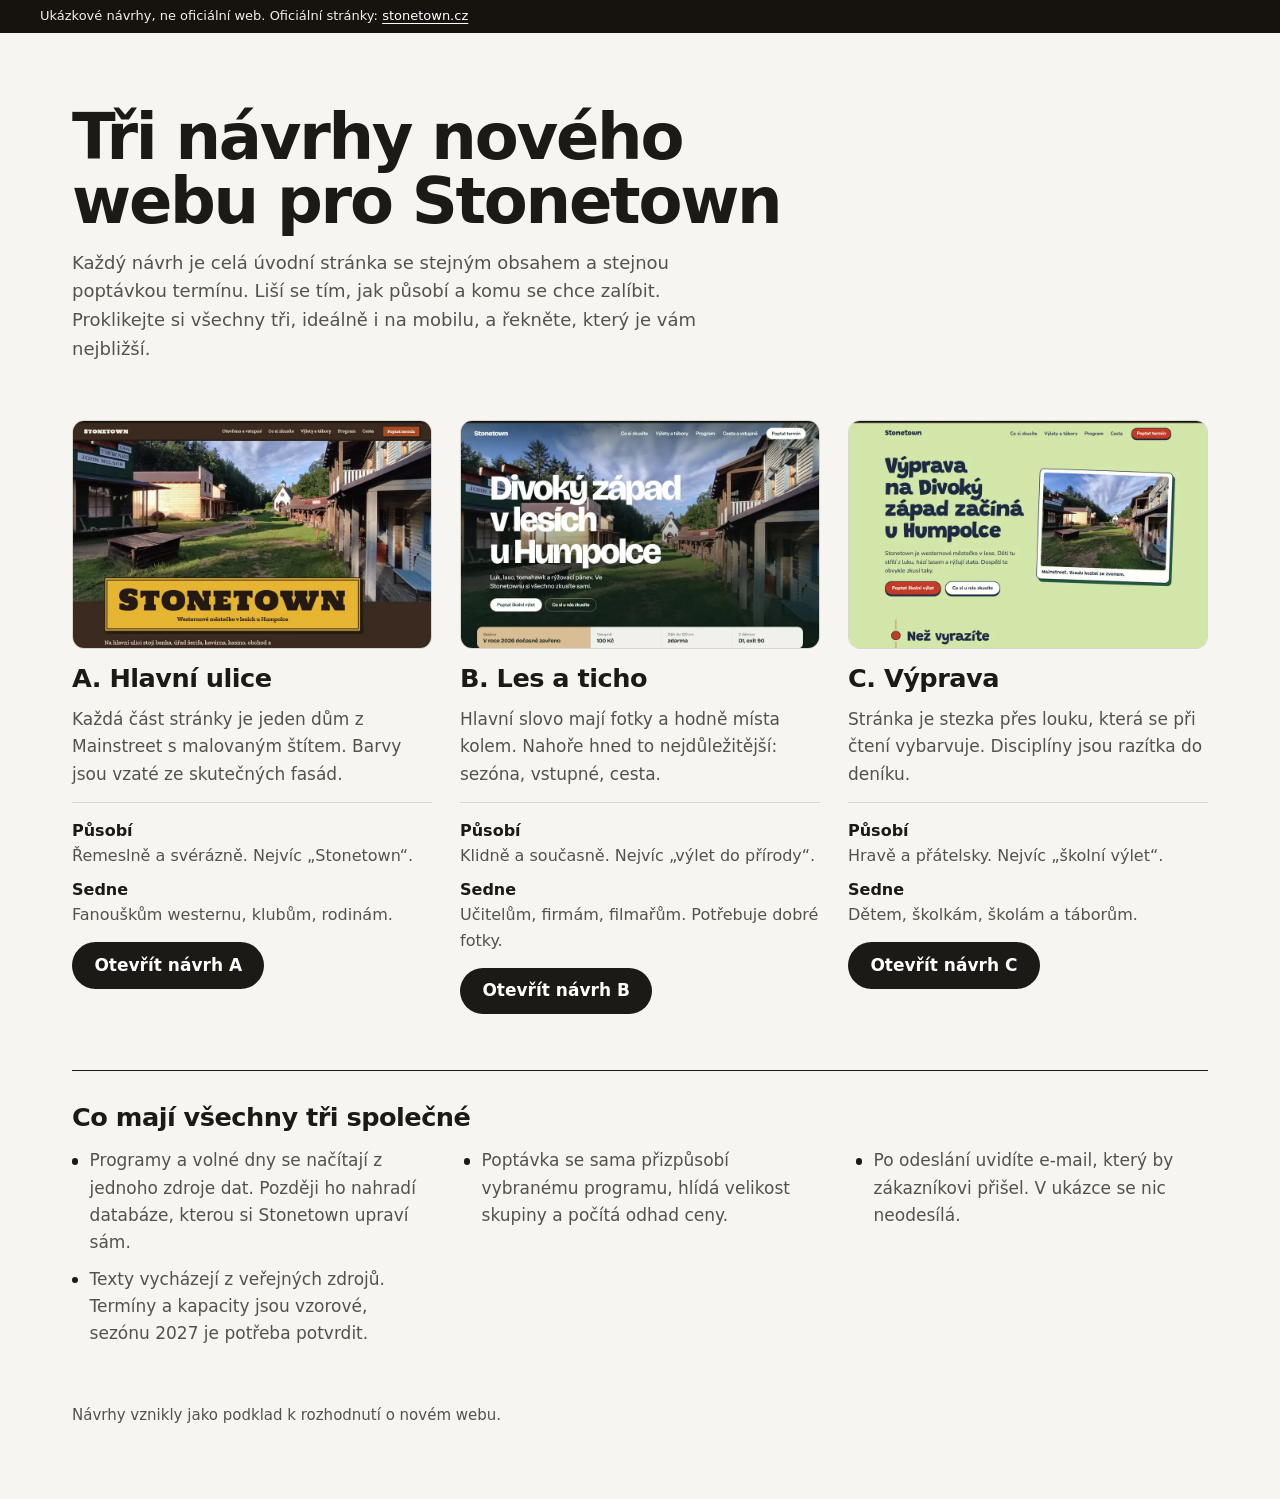
==== index.html @ e6b6617b "Deploy fee3da9" ====
<!doctype html>
<html lang="cs">
  <head>
    <meta charset="utf-8" />
    <meta name="viewport" content="width=device-width, initial-scale=1" />
    <meta name="robots" content="noindex, nofollow" />
    <title>Stonetown – tři návrhy nového webu</title>
    <meta name="description" content="Tři ukázkové návrhy nového webu westernového městečka Stonetown. Nejde o oficiální stránky." />
    <link rel="stylesheet" href="./fonts/fonts.css" />
    <link rel="stylesheet" href="./shared/base.css" />
    <style>
      :root { --ink: #1b1a17; --mute: #55524b; --line: #d9d6cd; --bg: #f6f5f1; }
      body { background: var(--bg); color: var(--ink); font: 400 1.0625rem/1.6 'Instrument Sans', system-ui, sans-serif; }
      .wrap { max-width: 76rem; margin: 0 auto; padding: clamp(2rem, 6vw, 4.5rem) clamp(1rem, 4vw, 2.5rem); display: grid; gap: clamp(2rem, 5vw, 3.5rem); }
      h1 { font: 700 clamp(2.2rem, 6vw, 4rem)/1 'Bricolage Grotesque', system-ui, sans-serif; letter-spacing: -.035em; max-width: 16ch; }
      .intro { display: grid; gap: 1rem; }
      .intro p { max-width: 42rem; color: var(--mute); font-size: 1.125rem; }
      .grid { display: grid; gap: 1.75rem; grid-template-columns: repeat(auto-fit, minmax(min(100%, 20rem), 1fr)); }
      .v { display: grid; gap: .9rem; align-content: start; }
      .v a.shot { display: block; border: 1px solid var(--line); border-radius: .75rem; overflow: hidden; background: #fff; }
      .v a.shot img { width: 100%; transition: transform .35s cubic-bezier(.22, 1, .36, 1); }
      .v a.shot:hover img { transform: scale(1.03); }
      .v h2 { font: 700 1.6rem/1.1 'Bricolage Grotesque', system-ui, sans-serif; letter-spacing: -.02em; }
      .v p { color: var(--mute); }
      .v dl { display: grid; gap: .5rem; padding-top: .9rem; border-top: 1px solid var(--line); font-size: 1rem; }
      .v dt { font-weight: 600; }
      .v dd { color: var(--mute); }
      .open { justify-self: start; display: inline-flex; align-items: center; min-height: 2.9rem; padding: .5rem 1.4rem; border-radius: 99px; background: var(--ink); color: #fff; font-weight: 600; text-decoration: none; }
      .open:hover { background: #3a3832; }
      a:focus-visible { outline: 3px solid #0b57a4; outline-offset: 3px; }
      .same { display: grid; gap: 1rem; padding-top: 2rem; border-top: 1px solid var(--ink); }
      .same h2 { font: 700 1.6rem/1.1 'Bricolage Grotesque', system-ui, sans-serif; letter-spacing: -.02em; }
      .same ul { display: grid; gap: .6rem 2.5rem; grid-template-columns: repeat(auto-fit, minmax(min(100%, 20rem), 1fr)); color: var(--mute); }
      .same li { padding-left: 1.1rem; position: relative; }
      .same li::before { content: ''; position: absolute; left: 0; top: .65em; width: .4rem; height: .4rem; border-radius: 50%; background: var(--ink); }
      footer { color: var(--mute); font-size: .9375rem; }
    </style>
  </head>
  <body>
    <div class="demo">
      <span>Ukázkové návrhy, ne oficiální web. Oficiální stránky: <a href="https://www.stonetown.cz/">stonetown.cz</a></span>
    </div>
    <main class="wrap">
      <div class="intro">
        <h1>Tři návrhy nového webu pro Stonetown</h1>
        <p>Každý návrh je celá úvodní stránka se stejným obsahem a stejnou poptávkou termínu. Liší se tím, jak působí a komu se chce zalíbit. Proklikejte si všechny tři, ideálně i na mobilu, a řekněte, který je vám nejbližší.</p>
      </div>

      <div class="grid">
        <article class="v">
          <a class="shot" href="./a/" aria-label="Otevřít návrh A: Hlavní ulice"><img src="./img/nahled-a.webp" width="900" height="572" alt="Náhled návrhu A: žlutý vývěsní štít s nápisem Stonetown pod fotkou hlavní ulice" /></a>
          <h2>A. Hlavní ulice</h2>
          <p>Každá část stránky je jeden dům z Mainstreet s malovaným štítem. Barvy jsou vzaté ze skutečných fasád.</p>
          <dl>
            <div><dt>Působí</dt><dd>Řemeslně a svérázně. Nejvíc „Stonetown“.</dd></div>
            <div><dt>Sedne</dt><dd>Fanouškům westernu, klubům, rodinám.</dd></div>
          </dl>
          <a class="open" href="./a/">Otevřít návrh A</a>
        </article>

        <article class="v">
          <a class="shot" href="./b/" aria-label="Otevřít návrh B: Les a ticho"><img src="./img/nahled-b.webp" width="900" height="572" alt="Náhled návrhu B: fotka ulice přes celou obrazovku s velkým bílým nadpisem" /></a>
          <h2>B. Les a ticho</h2>
          <p>Hlavní slovo mají fotky a hodně místa kolem. Nahoře hned to nejdůležitější: sezóna, vstupné, cesta.</p>
          <dl>
            <div><dt>Působí</dt><dd>Klidně a současně. Nejvíc „výlet do přírody“.</dd></div>
            <div><dt>Sedne</dt><dd>Učitelům, firmám, filmařům. Potřebuje dobré fotky.</dd></div>
          </dl>
          <a class="open" href="./b/">Otevřít návrh B</a>
        </article>

        <article class="v">
          <a class="shot" href="./c/" aria-label="Otevřít návrh C: Výprava"><img src="./img/nahled-c.webp" width="900" height="572" alt="Náhled návrhu C: zelená louka, hravý nadpis a fotka jako pohlednice" /></a>
          <h2>C. Výprava</h2>
          <p>Stránka je stezka přes louku, která se při čtení vybarvuje. Disciplíny jsou razítka do deníku.</p>
          <dl>
            <div><dt>Působí</dt><dd>Hravě a přátelsky. Nejvíc „školní výlet“.</dd></div>
            <div><dt>Sedne</dt><dd>Dětem, školkám, školám a táborům.</dd></div>
          </dl>
          <a class="open" href="./c/">Otevřít návrh C</a>
        </article>
      </div>

      <section class="same">
        <h2>Co mají všechny tři společné</h2>
        <ul>
          <li>Programy a volné dny se načítají z jednoho zdroje dat. Později ho nahradí databáze, kterou si Stonetown upraví sám.</li>
          <li>Poptávka se sama přizpůsobí vybranému programu, hlídá velikost skupiny a počítá odhad ceny.</li>
          <li>Po odeslání uvidíte e-mail, který by zákazníkovi přišel. V ukázce se nic neodesílá.</li>
          <li>Texty vycházejí z veřejných zdrojů. Termíny a kapacity jsou vzorové, sezónu 2027 je potřeba potvrdit.</li>
        </ul>
      </section>

      <footer>Návrhy vznikly jako podklad k rozhodnutí o novém webu.</footer>
    </main>
  </body>
</html>
---- fonts/fonts.css ----
@font-face {
  font-family: 'Holtwood One SC';
  font-style: normal;
  font-weight: 400;
  font-display: swap;
  src: url(../fonts/HoltwoodOneSC-400-latin-ext.woff2) format('woff2');
  unicode-range: U+0100-02BA, U+02BD-02C5, U+02C7-02CC, U+02CE-02D7, U+02DD-02FF, U+0304, U+0308, U+0329, U+1D00-1DBF, U+1E00-1E9F, U+1EF2-1EFF, U+2020, U+20A0-20AB, U+20AD-20C4, U+2113, U+2C60-2C7F, U+A720-A7FF;
}
@font-face {
  font-family: 'Holtwood One SC';
  font-style: normal;
  font-weight: 400;
  font-display: swap;
  src: url(../fonts/HoltwoodOneSC-400-latin.woff2) format('woff2');
  unicode-range: U+0000-00FF, U+0131, U+0152-0153, U+02BB-02BC, U+02C6, U+02DA, U+02DC, U+0304, U+0308, U+0329, U+2000-206F, U+20AC, U+2122, U+2191, U+2193, U+2212, U+2215, U+FEFF, U+FFFD;
}
@font-face {
  font-family: 'Zilla Slab';
  font-style: normal;
  font-weight: 400;
  font-display: swap;
  src: url(../fonts/ZillaSlab-400-latin-ext.woff2) format('woff2');
  unicode-range: U+0100-02BA, U+02BD-02C5, U+02C7-02CC, U+02CE-02D7, U+02DD-02FF, U+0304, U+0308, U+0329, U+1D00-1DBF, U+1E00-1E9F, U+1EF2-1EFF, U+2020, U+20A0-20AB, U+20AD-20C4, U+2113, U+2C60-2C7F, U+A720-A7FF;
}
@font-face {
  font-family: 'Zilla Slab';
  font-style: normal;
  font-weight: 400;
  font-display: swap;
  src: url(../fonts/ZillaSlab-400-latin.woff2) format('woff2');
  unicode-range: U+0000-00FF, U+0131, U+0152-0153, U+02BB-02BC, U+02C6, U+02DA, U+02DC, U+0304, U+0308, U+0329, U+2000-206F, U+20AC, U+2122, U+2191, U+2193, U+2212, U+2215, U+FEFF, U+FFFD;
}
@font-face {
  font-family: 'Zilla Slab';
  font-style: normal;
  font-weight: 500;
  font-display: swap;
  src: url(../fonts/ZillaSlab-500-latin-ext.woff2) format('woff2');
  unicode-range: U+0100-02BA, U+02BD-02C5, U+02C7-02CC, U+02CE-02D7, U+02DD-02FF, U+0304, U+0308, U+0329, U+1D00-1DBF, U+1E00-1E9F, U+1EF2-1EFF, U+2020, U+20A0-20AB, U+20AD-20C4, U+2113, U+2C60-2C7F, U+A720-A7FF;
}
@font-face {
  font-family: 'Zilla Slab';
  font-style: normal;
  font-weight: 500;
  font-display: swap;
  src: url(../fonts/ZillaSlab-500-latin.woff2) format('woff2');
  unicode-range: U+0000-00FF, U+0131, U+0152-0153, U+02BB-02BC, U+02C6, U+02DA, U+02DC, U+0304, U+0308, U+0329, U+2000-206F, U+20AC, U+2122, U+2191, U+2193, U+2212, U+2215, U+FEFF, U+FFFD;
}
@font-face {
  font-family: 'Zilla Slab';
  font-style: normal;
  font-weight: 700;
  font-display: swap;
  src: url(../fonts/ZillaSlab-700-latin-ext.woff2) format('woff2');
  unicode-range: U+0100-02BA, U+02BD-02C5, U+02C7-02CC, U+02CE-02D7, U+02DD-02FF, U+0304, U+0308, U+0329, U+1D00-1DBF, U+1E00-1E9F, U+1EF2-1EFF, U+2020, U+20A0-20AB, U+20AD-20C4, U+2113, U+2C60-2C7F, U+A720-A7FF;
}
@font-face {
  font-family: 'Zilla Slab';
  font-style: normal;
  font-weight: 700;
  font-display: swap;
  src: url(../fonts/ZillaSlab-700-latin.woff2) format('woff2');
  unicode-range: U+0000-00FF, U+0131, U+0152-0153, U+02BB-02BC, U+02C6, U+02DA, U+02DC, U+0304, U+0308, U+0329, U+2000-206F, U+20AC, U+2122, U+2191, U+2193, U+2212, U+2215, U+FEFF, U+FFFD;
}
@font-face {
  font-family: 'Bricolage Grotesque';
  font-style: normal;
  font-weight: 300 800;
  font-stretch: 100%;
  font-display: swap;
  src: url(../fonts/BricolageGrotesque-300-800-latin-ext.woff2) format('woff2');
  unicode-range: U+0100-02BA, U+02BD-02C5, U+02C7-02CC, U+02CE-02D7, U+02DD-02FF, U+0304, U+0308, U+0329, U+1D00-1DBF, U+1E00-1E9F, U+1EF2-1EFF, U+2020, U+20A0-20AB, U+20AD-20C4, U+2113, U+2C60-2C7F, U+A720-A7FF;
}
@font-face {
  font-family: 'Bricolage Grotesque';
  font-style: normal;
  font-weight: 300 800;
  font-stretch: 100%;
  font-display: swap;
  src: url(../fonts/BricolageGrotesque-300-800-latin.woff2) format('woff2');
  unicode-range: U+0000-00FF, U+0131, U+0152-0153, U+02BB-02BC, U+02C6, U+02DA, U+02DC, U+0304, U+0308, U+0329, U+2000-206F, U+20AC, U+2122, U+2191, U+2193, U+2212, U+2215, U+FEFF, U+FFFD;
}
@font-face {
  font-family: 'Instrument Sans';
  font-style: normal;
  font-weight: 400 700;
  font-stretch: 100%;
  font-display: swap;
  src: url(../fonts/InstrumentSans-400-700-latin-ext.woff2) format('woff2');
  unicode-range: U+0100-02BA, U+02BD-02C5, U+02C7-02CC, U+02CE-02D7, U+02DD-02FF, U+0304, U+0308, U+0329, U+1D00-1DBF, U+1E00-1E9F, U+1EF2-1EFF, U+2020, U+20A0-20AB, U+20AD-20C4, U+2113, U+2C60-2C7F, U+A720-A7FF;
}
@font-face {
  font-family: 'Instrument Sans';
  font-style: normal;
  font-weight: 400 700;
  font-stretch: 100%;
  font-display: swap;
  src: url(../fonts/InstrumentSans-400-700-latin.woff2) format('woff2');
  unicode-range: U+0000-00FF, U+0131, U+0152-0153, U+02BB-02BC, U+02C6, U+02DA, U+02DC, U+0304, U+0308, U+0329, U+2000-206F, U+20AC, U+2122, U+2191, U+2193, U+2212, U+2215, U+FEFF, U+FFFD;
}
@font-face {
  font-family: 'Nunito';
  font-style: normal;
  font-weight: 400 800;
  font-display: swap;
  src: url(../fonts/Nunito-400-800-latin-ext.woff2) format('woff2');
  unicode-range: U+0100-02BA, U+02BD-02C5, U+02C7-02CC, U+02CE-02D7, U+02DD-02FF, U+0304, U+0308, U+0329, U+1D00-1DBF, U+1E00-1E9F, U+1EF2-1EFF, U+2020, U+20A0-20AB, U+20AD-20C4, U+2113, U+2C60-2C7F, U+A720-A7FF;
}
@font-face {
  font-family: 'Nunito';
  font-style: normal;
  font-weight: 400 800;
  font-display: swap;
  src: url(../fonts/Nunito-400-800-latin.woff2) format('woff2');
  unicode-range: U+0000-00FF, U+0131, U+0152-0153, U+02BB-02BC, U+02C6, U+02DA, U+02DC, U+0304, U+0308, U+0329, U+2000-206F, U+20AC, U+2122, U+2191, U+2193, U+2212, U+2215, U+FEFF, U+FFFD;
}
@font-face {
  font-family: 'Grandstander';
  font-style: normal;
  font-weight: 500 900;
  font-display: swap;
  src: url(../fonts/Grandstander-var-latin-ext.woff2) format('woff2');
  unicode-range: U+0100-02BA, U+02BD-02C5, U+02C7-02CC, U+02CE-02D7, U+02DD-02FF, U+0304, U+0308, U+0329, U+1D00-1DBF, U+1E00-1E9F, U+1EF2-1EFF, U+2020, U+20A0-20AB, U+20AD-20C4, U+2113, U+2C60-2C7F, U+A720-A7FF;
}
@font-face {
  font-family: 'Grandstander';
  font-style: normal;
  font-weight: 500 900;
  font-display: swap;
  src: url(../fonts/Grandstander-var-latin.woff2) format('woff2');
  unicode-range: U+0000-00FF, U+0131, U+0152-0153, U+02BB-02BC, U+02C6, U+02DA, U+02DC, U+0304, U+0308, U+0329, U+2000-206F, U+20AC, U+2122, U+2191, U+2193, U+2212, U+2215, U+FEFF, U+FFFD;
}
---- shared/base.css ----
/* Shared skeleton: reset, demo bar, and the layout of data-driven blocks
   (programmes, events, inquiry form). Each variant sets the custom properties
   and adds its own character on top. */
*, *::before, *::after { box-sizing: border-box; }
html { -webkit-text-size-adjust: 100%; scroll-behavior: smooth; scroll-padding-top: 5rem; }
body { margin: 0; }
img { display: block; max-width: 100%; height: auto; }
h1, h2, h3, p, ul, ol, dl, dd, figure, blockquote, fieldset { margin: 0; padding: 0; }
ul, ol { list-style: none; }
fieldset { border: 0; min-width: 0; }
button, input, select, textarea { font: inherit; color: inherit; }
a { color: inherit; }
[hidden] { display: none !important; }

.sr { position: absolute; width: 1px; height: 1px; overflow: hidden; clip-path: inset(50%); white-space: nowrap; }
.skip { position: absolute; left: 1rem; top: -4rem; z-index: 50; padding: .6rem 1rem; background: #fff; color: #000; }
.skip:focus { top: 1rem; }

/* demo bar */
.demo {
  display: flex; flex-wrap: wrap; align-items: center; justify-content: space-between; gap: .35rem 1.25rem;
  padding: .45rem clamp(1rem, 4vw, 2.5rem);
  background: #16130f; color: #f3efe6;
  font: 500 .8125rem/1.4 system-ui, -apple-system, 'Segoe UI', sans-serif;
}
.demo a { color: #fff; text-underline-offset: .2em; }
.demo__nav { display: flex; gap: .25rem; align-items: center; }
.demo__nav a { padding: .2rem .6rem; border-radius: 99px; text-decoration: none; border: 1px solid rgba(255, 255, 255, .28); }
.demo__nav a[aria-current] { background: #f3efe6; color: #16130f; border-color: #f3efe6; }
.demo a:focus-visible { outline: 2px solid #fff; outline-offset: 2px; }

/* programmes */
.progs { display: grid; gap: var(--prog-gap, 1.5rem); grid-template-columns: repeat(auto-fit, minmax(min(100%, 19rem), 1fr)); }
.prog { display: flex; flex-direction: column; gap: .9rem; }
.prog__acts { display: flex; flex-wrap: wrap; gap: .4rem .5rem; }
.prog__facts { display: grid; grid-template-columns: repeat(3, auto); gap: .25rem 1.25rem; justify-content: start; }
.prog__facts dt { font-size: .8125rem; opacity: .75; }
.prog__facts dd { font-weight: 700; }
.prog__terms { display: flex; flex-wrap: wrap; align-items: center; gap: .35rem .45rem; font-size: .9375rem; }
.prog__terms-l { margin-right: .25rem; }
.prog__cta { margin-top: auto; align-self: flex-start; }

/* events */
.evs { display: grid; }
.ev { display: grid; gap: .35rem 1.5rem; grid-template-columns: minmax(9rem, 13rem) 1fr auto; align-items: baseline; }
@media (max-width: 44rem) { .ev { grid-template-columns: 1fr; } .ev__open { justify-self: start; } }

/* inquiry form */
.f { display: grid; gap: clamp(1.5rem, 4vw, 3rem); grid-template-columns: minmax(0, 1fr) minmax(16rem, 21rem); align-items: start; }
@media (max-width: 56rem) { .f { grid-template-columns: 1fr; } }
.f-main { display: grid; gap: 2.25rem; }
.f-set { display: grid; gap: 1rem 1.25rem; grid-template-columns: repeat(2, minmax(0, 1fr)); }
.f-legend { grid-column: 1 / -1; float: left; width: 100%; margin-bottom: .25rem; }
.f-field { display: grid; gap: .3rem; align-content: start; }
.f-field[data-field='note'], .f-field[data-field='program'], .f-check, [data-other] { grid-column: 1 / -1; }
@media (max-width: 34rem) { .f-set { grid-template-columns: 1fr; } }
.f-label { font-weight: 600; }
.f-input {
  width: 100%; min-height: 2.875rem; padding: .55rem .75rem;
  background: var(--f-bg, #fff); border: var(--f-bw, 1.5px) solid var(--f-border, #777);
  border-radius: var(--f-radius, 4px);
}
textarea.f-input { resize: vertical; }
.f-input:focus-visible, .f-check input:focus-visible { outline: 3px solid var(--f-focus, #1a5fb4); outline-offset: 2px; }
.f-hint { font-size: .875rem; opacity: .8; }
.f-err { font-size: .9375rem; font-weight: 600; color: var(--f-err, #a3211a); }
.is-bad .f-input { border-color: var(--f-err, #a3211a); }
.f-check { grid-template-columns: auto 1fr; align-items: start; gap: .3rem .7rem; }
.f-check input { width: 1.35rem; height: 1.35rem; margin: .15rem 0 0; accent-color: var(--f-accent, #333); }
.f-check .f-err { grid-column: 1 / -1; }
.f-hp { position: absolute; left: -9999px; }
.f-side { position: sticky; top: 5.5rem; display: grid; gap: 1rem; padding: 1.5rem; background: var(--f-side-bg, #222); color: var(--f-side-fg, #fff); border-radius: var(--f-radius, 4px); }
@media (max-width: 56rem) { .f-side { position: static; } }
.f-sum { display: grid; gap: .7rem; }
.f-sum dt { font-size: .8125rem; opacity: .75; }
.f-sum dd { font-weight: 700; }
.f-note { font-size: .875rem; opacity: .85; }
.f-done { display: grid; gap: 1.1rem; justify-items: start; max-width: 44rem; }
.f-done:focus { outline: none; }
.mail { width: 100%; border: 1.5px solid var(--f-border, #777); border-radius: var(--f-radius, 4px); background: var(--f-bg, #fff); overflow: hidden; }
.mail__head { padding: .5rem 1rem; border-bottom: 1px solid var(--f-border, #777); font-size: .9375rem; }
.mail__head span { display: inline-block; min-width: 5rem; opacity: .7; }
.mail__body { margin: 0; padding: 1rem; font: inherit; white-space: pre-wrap; }

@media (prefers-reduced-motion: reduce) {
  html { scroll-behavior: auto; }
  *, *::before, *::after { animation-duration: .001ms !important; animation-iteration-count: 1 !important; transition-duration: .001ms !important; }
}
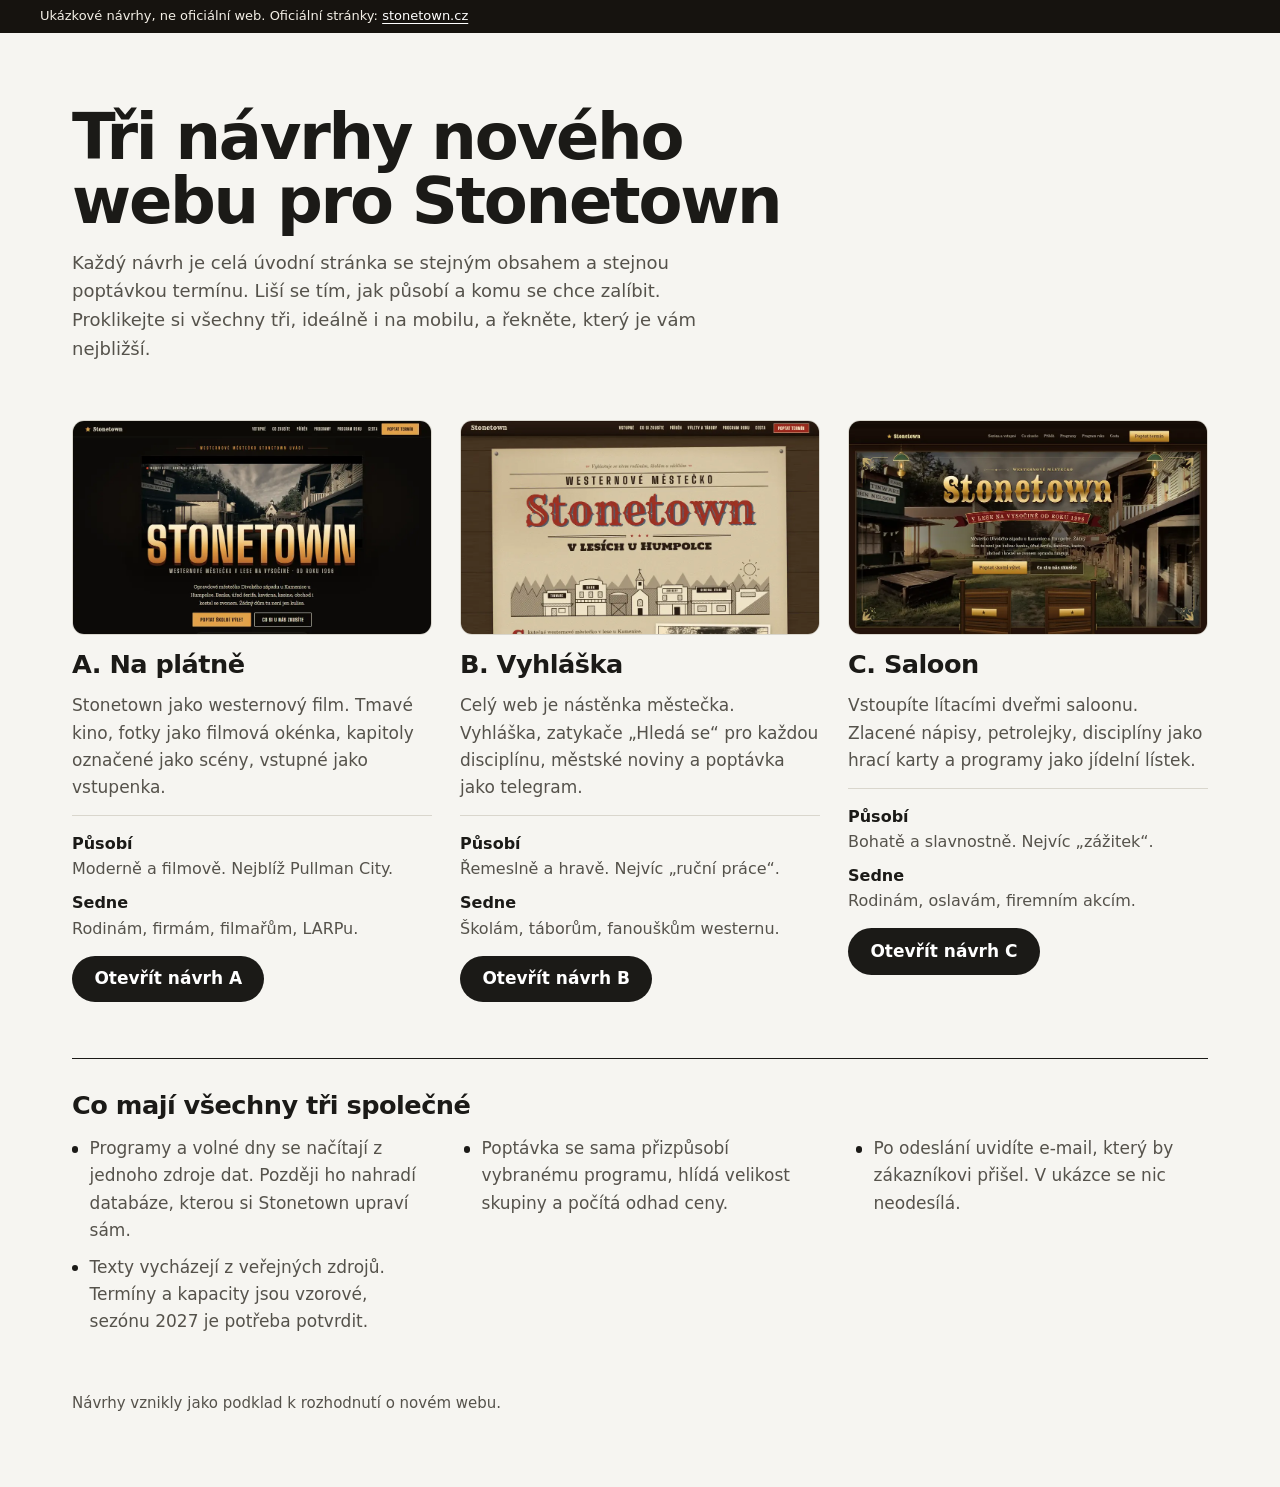
==== commit 21785253: "Deploy 5bc6573" ====
--- a/index.html
+++ b/index.html
@@ -48,34 +48,34 @@
 
       <div class="grid">
         <article class="v">
-          <a class="shot" href="./a/" aria-label="Otevřít návrh A: Hlavní ulice"><img src="./img/nahled-a.webp" width="900" height="572" alt="Náhled návrhu A: žlutý vývěsní štít s nápisem Stonetown pod fotkou hlavní ulice" /></a>
-          <h2>A. Hlavní ulice</h2>
-          <p>Každá část stránky je jeden dům z Mainstreet s malovaným štítem. Barvy jsou vzaté ze skutečných fasád.</p>
+          <a class="shot" href="./a/" aria-label="Otevřít návrh A: Na plátně"><img src="./img/nahled-a.webp" width="960" height="573" alt="Náhled návrhu A: tmavá stránka, záběr hlavní ulice jako filmové okno a velký zlatý nápis Stonetown" /></a>
+          <h2>A. Na plátně</h2>
+          <p>Stonetown jako westernový film. Tmavé kino, fotky jako filmová okénka, kapitoly označené jako scény, vstupné jako vstupenka.</p>
           <dl>
-            <div><dt>Působí</dt><dd>Řemeslně a svérázně. Nejvíc „Stonetown“.</dd></div>
-            <div><dt>Sedne</dt><dd>Fanouškům westernu, klubům, rodinám.</dd></div>
+            <div><dt>Působí</dt><dd>Moderně a filmově. Nejblíž Pullman City.</dd></div>
+            <div><dt>Sedne</dt><dd>Rodinám, firmám, filmařům, LARPu.</dd></div>
           </dl>
           <a class="open" href="./a/">Otevřít návrh A</a>
         </article>
 
         <article class="v">
-          <a class="shot" href="./b/" aria-label="Otevřít návrh B: Les a ticho"><img src="./img/nahled-b.webp" width="900" height="572" alt="Náhled návrhu B: fotka ulice přes celou obrazovku s velkým bílým nadpisem" /></a>
-          <h2>B. Les a ticho</h2>
-          <p>Hlavní slovo mají fotky a hodně místa kolem. Nahoře hned to nejdůležitější: sezóna, vstupné, cesta.</p>
+          <a class="shot" href="./b/" aria-label="Otevřít návrh B: Vyhláška"><img src="./img/nahled-b.webp" width="960" height="573" alt="Náhled návrhu B: tištěná vyhláška přibitá na prkenné stěně, červený nápis Stonetown a rytina hlavní ulice" /></a>
+          <h2>B. Vyhláška</h2>
+          <p>Celý web je nástěnka městečka. Vyhláška, zatykače „Hledá se“ pro každou disciplínu, městské noviny a poptávka jako telegram.</p>
           <dl>
-            <div><dt>Působí</dt><dd>Klidně a současně. Nejvíc „výlet do přírody“.</dd></div>
-            <div><dt>Sedne</dt><dd>Učitelům, firmám, filmařům. Potřebuje dobré fotky.</dd></div>
+            <div><dt>Působí</dt><dd>Řemeslně a hravě. Nejvíc „ruční práce“.</dd></div>
+            <div><dt>Sedne</dt><dd>Školám, táborům, fanouškům westernu.</dd></div>
           </dl>
           <a class="open" href="./b/">Otevřít návrh B</a>
         </article>
 
         <article class="v">
-          <a class="shot" href="./c/" aria-label="Otevřít návrh C: Výprava"><img src="./img/nahled-c.webp" width="900" height="572" alt="Náhled návrhu C: zelená louka, hravý nadpis a fotka jako pohlednice" /></a>
-          <h2>C. Výprava</h2>
-          <p>Stránka je stezka přes louku, která se při čtení vybarvuje. Disciplíny jsou razítka do deníku.</p>
+          <a class="shot" href="./c/" aria-label="Otevřít návrh C: Saloon"><img src="./img/nahled-c.webp" width="960" height="573" alt="Náhled návrhu C: zlacený nápis Stonetown na fotce ulice, lampy a lítací dveře saloonu" /></a>
+          <h2>C. Saloon</h2>
+          <p>Vstoupíte lítacími dveřmi saloonu. Zlacené nápisy, petrolejky, disciplíny jako hrací karty a programy jako jídelní lístek.</p>
           <dl>
-            <div><dt>Působí</dt><dd>Hravě a přátelsky. Nejvíc „školní výlet“.</dd></div>
-            <div><dt>Sedne</dt><dd>Dětem, školkám, školám a táborům.</dd></div>
+            <div><dt>Působí</dt><dd>Bohatě a slavnostně. Nejvíc „zážitek“.</dd></div>
+            <div><dt>Sedne</dt><dd>Rodinám, oslavám, firemním akcím.</dd></div>
           </dl>
           <a class="open" href="./c/">Otevřít návrh C</a>
         </article>
